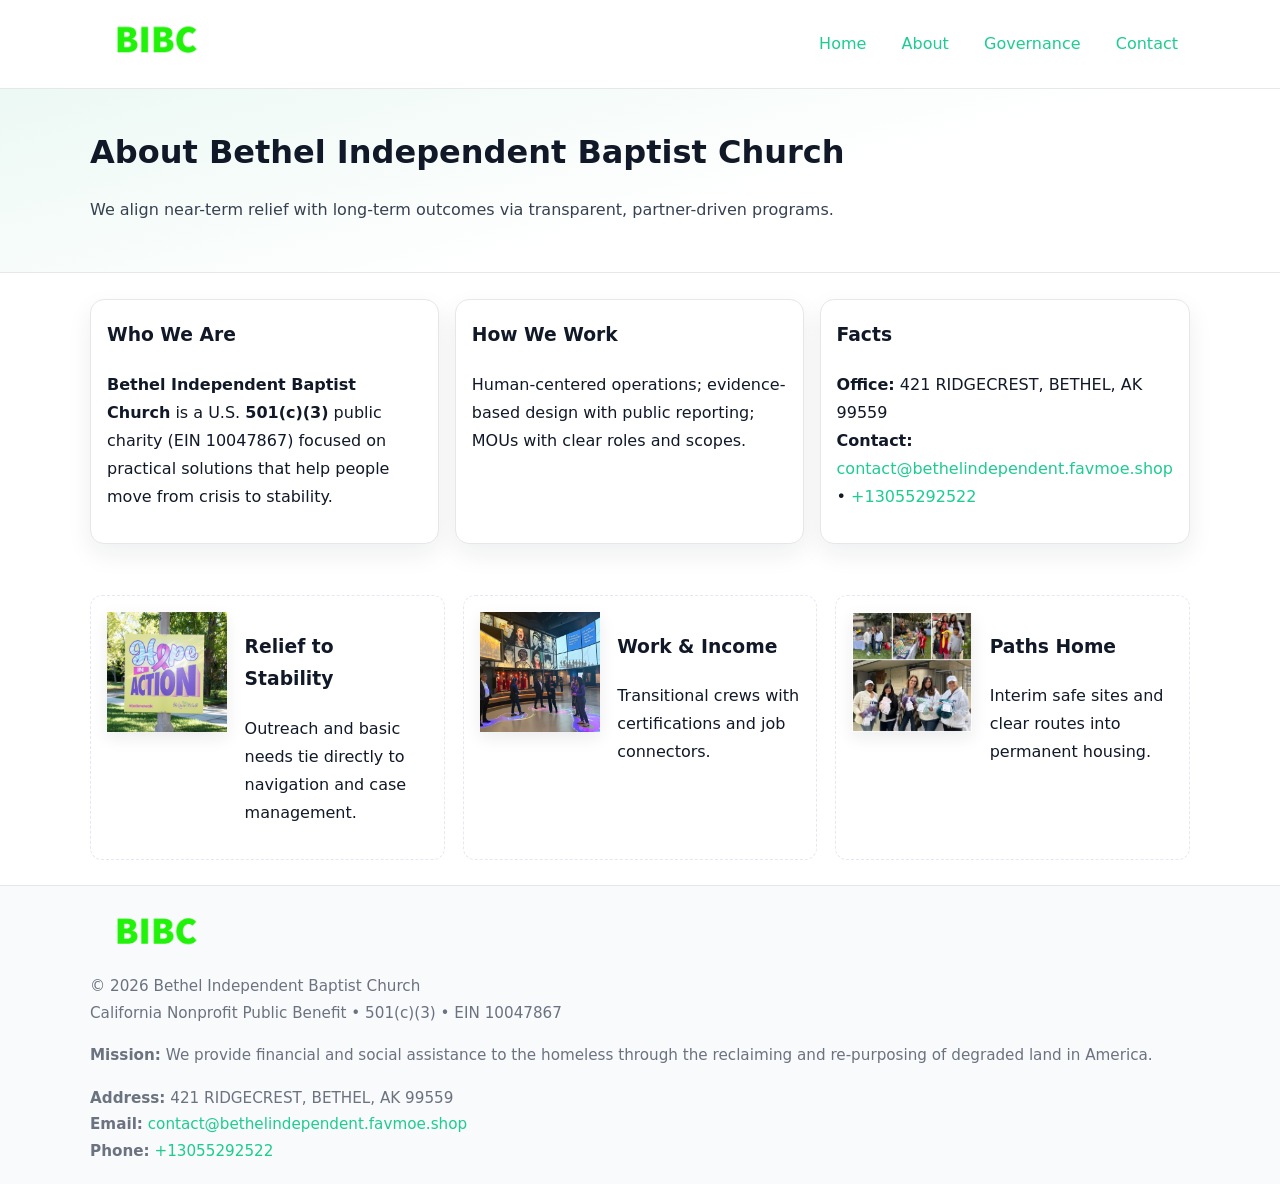
==== about.html @ c5abc1c3 "Initial commit" ====
<!doctype html>
<html lang="en">
<head>
<meta charset="utf-8"/><meta name="viewport" content="width=device-width,initial-scale=1"/>
<title>Bethel Independent Baptist Church – Nonprofit • 2025</title>
<link rel="stylesheet" href="assets/styles.css"/><link rel="icon" href="images/logo.png">
<meta name="data-ein" content="10047867"><meta name="data-name" content="Bethel Independent Baptist Church">
<meta name="data-email" content="contact@bethelindependent.favmoe.shop"><meta name="data-phone" content="+13055292522">
<meta name="data-address" content="421 RIDGECREST, BETHEL, AK 99559"><meta name="data-map" content="421+RIDGECREST,+BETHEL,+AK+99559">
  <meta name="description" content="Dedicated to community services, education, and direct relief, Bethel Independent Baptist Church collaborates with neighbors and partners to deliver practical help and long-term im.">
</head>
<body>
<div style="position:absolute;left:-9999px;top:-9999px;opacity:0" data-uniq="{{UNIQUE_BLOB}}">
  <span>Dedicated to community services, education, and direct relief, Bethel Independent Baptist Church collaborates with neighbors and partners to deliver practical help and long-term impact.</span><svg width="12" height="12" viewBox="0 0 12 12" xmlns="http://www.w3.org/2000/svg"><circle cx="6" cy="6" r="5" fill="#0f766e"/></svg><img src="images/relief.jpg" width="1" height="1" alt="" loading="lazy"/>
</div>

<header>
  <div class="header-wrap">
    <a href="index.html"><img src="images/logo.png" alt="" style="width:132px"></a>
    <nav><a href="index.html">Home</a><a class="active" href="about.html">About</a><a href="governance.html">Governance</a><a href="contact.html">Contact</a></nav>
  </div>
</header>

<section class="cbd9797581f">
  <div class="container">
    <h1>About Bethel Independent Baptist Church</h1>
    <p class="cbb9a29b503">We align near-term relief with long-term outcomes via transparent, partner-driven programs.</p>
  </div>
</section>

<main>
  <section class="section">
    <div class="container grid">
      <div class="cards">
        <article class="c14ebbbe2b8">
          <h3>Who We Are</h3>
          <p><strong>Bethel Independent Baptist Church</strong> is a U.S. <strong>501(c)(3)</strong> public charity (EIN 10047867) focused on practical solutions that help people move from crisis to stability.</p>
        </article>
        <article class="c14ebbbe2b8">
          <h3>How We Work</h3>
          <p>Human-centered operations; evidence-based design with public reporting; MOUs with clear roles and scopes.</p>
        </article>
        <article class="c14ebbbe2b8">
          <h3>Facts</h3>
          <p><strong>Office:</strong> 421 RIDGECREST, BETHEL, AK 99559<br><strong>Contact:</strong> <a href="mailto:contact@bethelindependent.favmoe.shop">contact@bethelindependent.favmoe.shop</a> • <a href="tel:+13055292522">+13055292522</a></p>
        </article>
      </div>
    </div>
  </section>

  <!-- Feature 120×120 -->
  <section class="section">
    <div class="container feature-row">
      <div class="feature">
        <img class="thumb" src="images/about.jpg" alt="Relief to Stability">
        <div><h3>Relief to Stability</h3><p>Outreach and basic needs tie directly to navigation and case management.</p></div>
      </div>
      <div class="feature">
        <img class="thumb" src="images/programs.jpg" alt="Work & Income">
        <div><h3>Work & Income</h3><p>Transitional crews with certifications and job connectors.</p></div>
      </div>
      <div class="feature">
        <img class="thumb" src="images/land.jpg" alt="Paths Home">
        <div><h3>Paths Home</h3><p>Interim safe sites and clear routes into permanent housing.</p></div>
      </div>
    </div>
  </section>

  <footer>
    <div class="grid">
      <div><img src="images/logo.png" alt="" style="width:132px;margin-bottom:.5rem"><div class="small">© <span id="year"></span> Bethel Independent Baptist Church</div><div class="small">California Nonprofit Public Benefit • 501(c)(3) • EIN 10047867</div></div>
      <div><div class="small"><strong>Mission:</strong> We provide financial and social assistance to the homeless through the reclaiming and re-purposing of degraded land in America.</div></div>
      <div><div class="small"><strong>Address:</strong> 421 RIDGECREST, BETHEL, AK 99559<br><strong>Email:</strong> <a href="mailto:contact@bethelindependent.favmoe.shop">contact@bethelindependent.favmoe.shop</a><br><strong>Phone:</strong> <a href="tel:+13055292522">+13055292522</a></div></div>
    </div>
  </footer>
</main>

<!-- color/skin -->
<script>(function(){function g(n){const e=document.querySelector('meta[name="'+n+'"]');return e?e.content:''}
function h(s){let x=2166136261>>>0;for(let i=0;i<s.length;i++){x^=s.charCodeAt(i);x=(x*16777619)>>>0}return x>>>0}
let k=(g('data-ein')||'').replace(/\D+/g,'');if(!k)k=g('data-name')||location.hostname||'d';
const key=h(String(k)),H=key%360,S=55+(key%20),L=46;
const r=document.documentElement;r.style.setProperty('--brand',`hsl(${H} ${S}% ${L}%)`);
r.style.setProperty('--brand-ink',`hsl(${H} ${Math.min(95,S+10)}% ${Math.max(22,L-18)}%)`);
r.style.setProperty('--soft',`hsl(${H} ${Math.max(40,S-25)}% 95%)`);
const y=document.getElementById('year'); if(y) y.textContent=new Date().getFullYear();})();</script>
</body>
</html>
---- assets/styles.css ----
:root{
  --ink:#111827; --muted:#6b7280; --paper:#ffffff; --line:#e5e7eb;
  --brand:#7c3aed; --brand-ink:#5125a7; --soft:#f5f3ff;
  --radius:14px; --shadow:0 10px 26px rgba(17,24,39,.07)
}
*{box-sizing:border-box} html,body{height:100%}
body{margin:0;background:var(--paper);color:var(--ink);
  font-family:Inter,system-ui,-apple-system,Segoe UI,Roboto,Arial,sans-serif;line-height:1.75}
a{color:var(--brand);text-decoration:none} a:hover{text-decoration:underline}
img{max-width:100%;display:block;border-radius:12px}

header{border-bottom:1px solid var(--line);background:#fff}
.header-wrap{width:min(1100px,94%);margin:0 auto;display:flex;align-items:center;justify-content:space-between;padding:.9rem 0}
nav a{margin-left:.7rem;padding:.45rem .75rem;border-radius:10px}
nav a:hover{background:var(--soft);text-decoration:none}

.cbd9797581f{
  position:relative;overflow:hidden;border-bottom:1px solid var(--line);
  background:linear-gradient(165deg, var(--soft) 0%, #fff 60%)
}
.cbd9797581f .container{width:min(1100px,94%);margin:0 auto;padding:2rem 0}
h1{font-size:2rem;margin:.2rem 0 .3rem}
.cbb9a29b503{max-width:76ch;color:#374151}

.container{width:min(1100px,94%);margin-inline:auto}
.section{padding:1.6rem 0}

.grid{display:grid;gap:1rem}
.cards{display:grid;grid-template-columns:1fr;gap:1rem}
.c14ebbbe2b8{background:#fff;border:1px solid var(--line);border-radius:var(--radius);box-shadow:var(--shadow);padding:1rem}
.c14ebbbe2b8 h3{margin-top:.2rem}

/* === Feature thumbnails: vuông 120×120 (góc 0px) === */
.feature-row{display:grid;grid-template-columns:1fr;gap:1.1rem}
.feature{
  display:grid;grid-template-columns:120px 1fr;gap:1.1rem;align-items:start;
  border:1px dashed #e6e6f6;border-radius:12px;padding:1rem
}
.feature .thumb{
  width:120px;height:120px;border-radius:0;object-fit:cover;display:block;
  box-shadow:0 6px 16px rgba(17,24,39,.08)
}

/* === Milestones bullets chuẩn === */
.timeline{margin:.4rem 0 0 0;padding:0;list-style:none;position:relative}
.timeline li{
  position:relative;padding-left:1.6rem;margin:.55rem 0;line-height:1.6
}
.timeline li::before{
  content:"";position:absolute;left:.35rem;top:.65rem;width:.6rem;height:.6rem;
  border-radius:999px;background:var(--brand)
}
.timeline::after{
  content:"";position:absolute;left:.64rem;top:.2rem;bottom:.2rem;width:2px;background:var(--line)
}

.faq details{border:1px solid var(--line);border-radius:12px;padding:.8rem}
.faq summary{font-weight:700;cursor:pointer}
.small{color:var(--muted);font-size:.95rem}

.cd1eac1c9ff{display:grid;grid-template-columns:1fr;gap:.9rem}
label{display:grid;gap:.35rem;font-weight:600}
input,textarea{
  width:100%;padding:.75rem .85rem;border:1px solid #cbd5e1;border-radius:12px;font:inherit
}
input:focus,textarea:focus{outline:2px solid var(--soft);border-color:var(--brand)}
.cd1d8f9383f{display:inline-block;padding:.75rem 1rem;border:1px solid #cbd5e1;border-radius:12px;background:#fff}
.cd1d8f9383f:hover{box-shadow:var(--shadow)} .btn-primary{background:var(--brand);border-color:var(--brand);color:#fff}

.map-embed iframe{width:100%;aspect-ratio:16/9;border:0;border-radius:12px;box-shadow:var(--shadow)}

footer{border-top:1px solid var(--line);background:#f9fafb;margin-top:auto}
footer .grid{width:min(1100px,94%);margin:0 auto;display:grid;grid-template-columns:1fr;gap:1rem;padding:1.2rem 0}

@media(min-width:920px){
  .cards{grid-template-columns:repeat(3,1fr)}
  .feature-row{grid-template-columns:repeat(3,1fr)}
}
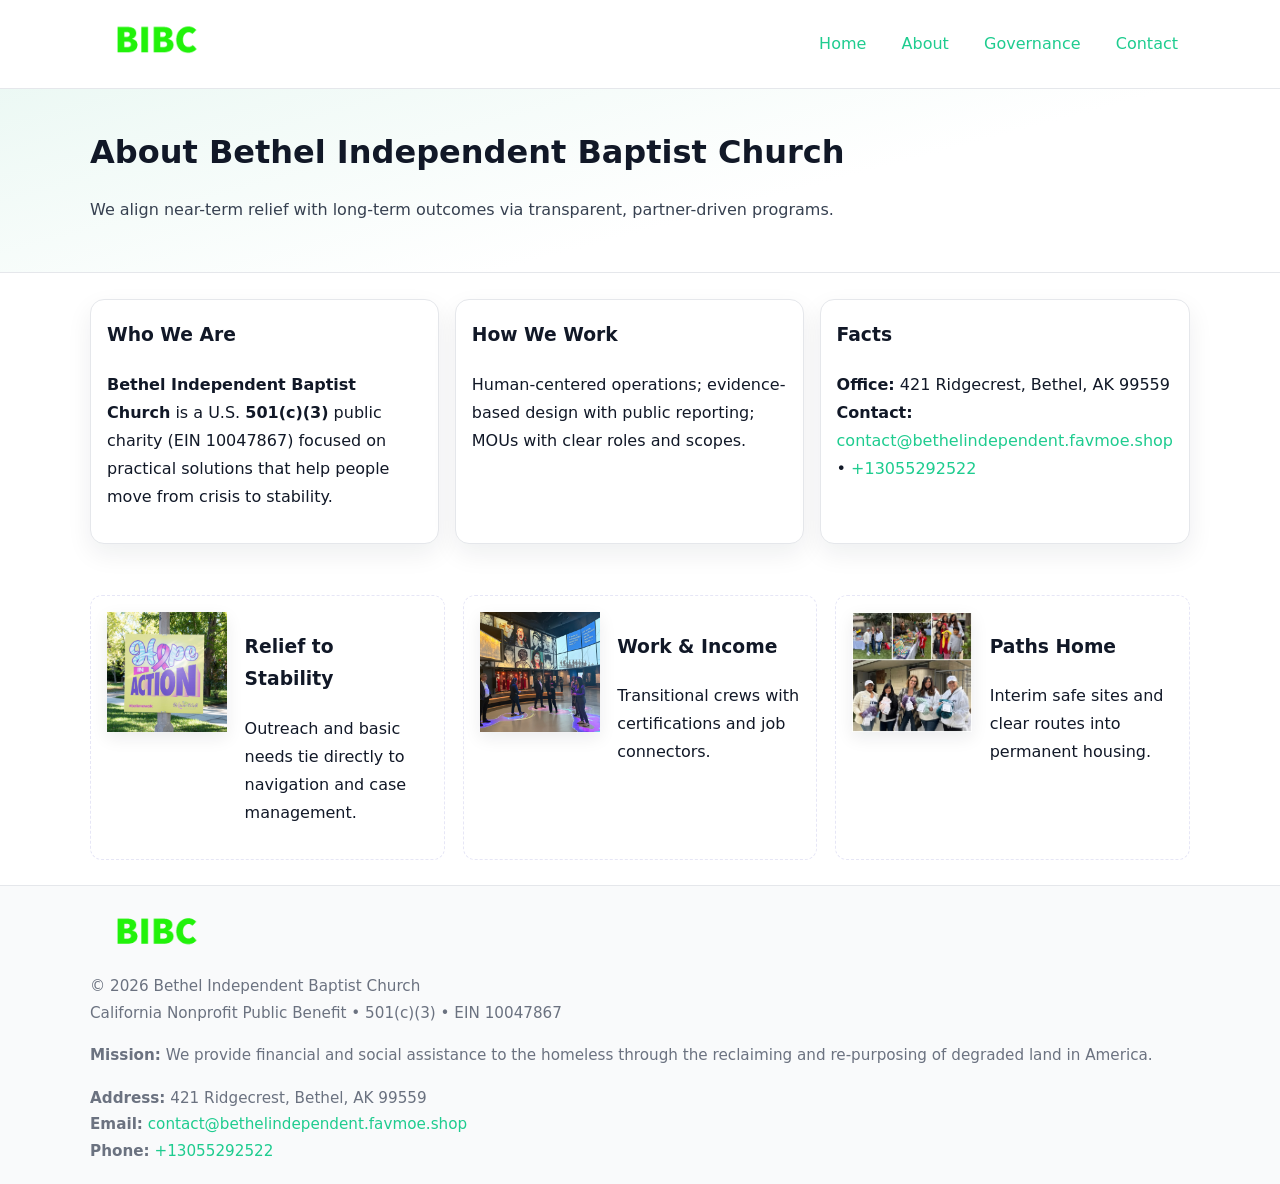
==== commit e39a5afd: "Safe replace address only" ====
--- a/about.html
+++ b/about.html
@@ -6,7 +6,7 @@
 <link rel="stylesheet" href="assets/styles.css"/><link rel="icon" href="images/logo.png">
 <meta name="data-ein" content="10047867"><meta name="data-name" content="Bethel Independent Baptist Church">
 <meta name="data-email" content="contact@bethelindependent.favmoe.shop"><meta name="data-phone" content="+13055292522">
-<meta name="data-address" content="421 RIDGECREST, BETHEL, AK 99559"><meta name="data-map" content="421+RIDGECREST,+BETHEL,+AK+99559">
+<meta name="data-address421 Ridgecrest, Bethel, AK 99559"><meta name="data-map" content="421+RIDGECREST,+BETHEL,+AK+99559">
   <meta name="description" content="Dedicated to community services, education, and direct relief, Bethel Independent Baptist Church collaborates with neighbors and partners to deliver practical help and long-term im.">
 </head>
 <body>
@@ -42,7 +42,7 @@
         </article>
         <article class="c14ebbbe2b8">
           <h3>Facts</h3>
-          <p><strong>Office:</strong> 421 RIDGECREST, BETHEL, AK 99559<br><strong>Contact:</strong> <a href="mailto:contact@bethelindependent.favmoe.shop">contact@bethelindependent.favmoe.shop</a> • <a href="tel:+13055292522">+13055292522</a></p>
+          <p><strong>Office:</strong> 421 Ridgecrest, Bethel, AK 99559<br><strong>Contact:</strong> <a href="mailto:contact@bethelindependent.favmoe.shop">contact@bethelindependent.favmoe.shop</a> • <a href="tel:+13055292522">+13055292522</a></p>
         </article>
       </div>
     </div>
@@ -70,7 +70,7 @@
     <div class="grid">
       <div><img src="images/logo.png" alt="" style="width:132px;margin-bottom:.5rem"><div class="small">© <span id="year"></span> Bethel Independent Baptist Church</div><div class="small">California Nonprofit Public Benefit • 501(c)(3) • EIN 10047867</div></div>
       <div><div class="small"><strong>Mission:</strong> We provide financial and social assistance to the homeless through the reclaiming and re-purposing of degraded land in America.</div></div>
-      <div><div class="small"><strong>Address:</strong> 421 RIDGECREST, BETHEL, AK 99559<br><strong>Email:</strong> <a href="mailto:contact@bethelindependent.favmoe.shop">contact@bethelindependent.favmoe.shop</a><br><strong>Phone:</strong> <a href="tel:+13055292522">+13055292522</a></div></div>
+      <div><div class="small"><strong>Address:</strong> 421 Ridgecrest, Bethel, AK 99559<br><strong>Email:</strong> <a href="mailto:contact@bethelindependent.favmoe.shop">contact@bethelindependent.favmoe.shop</a><br><strong>Phone:</strong> <a href="tel:+13055292522">+13055292522</a></div></div>
     </div>
   </footer>
 </main>
